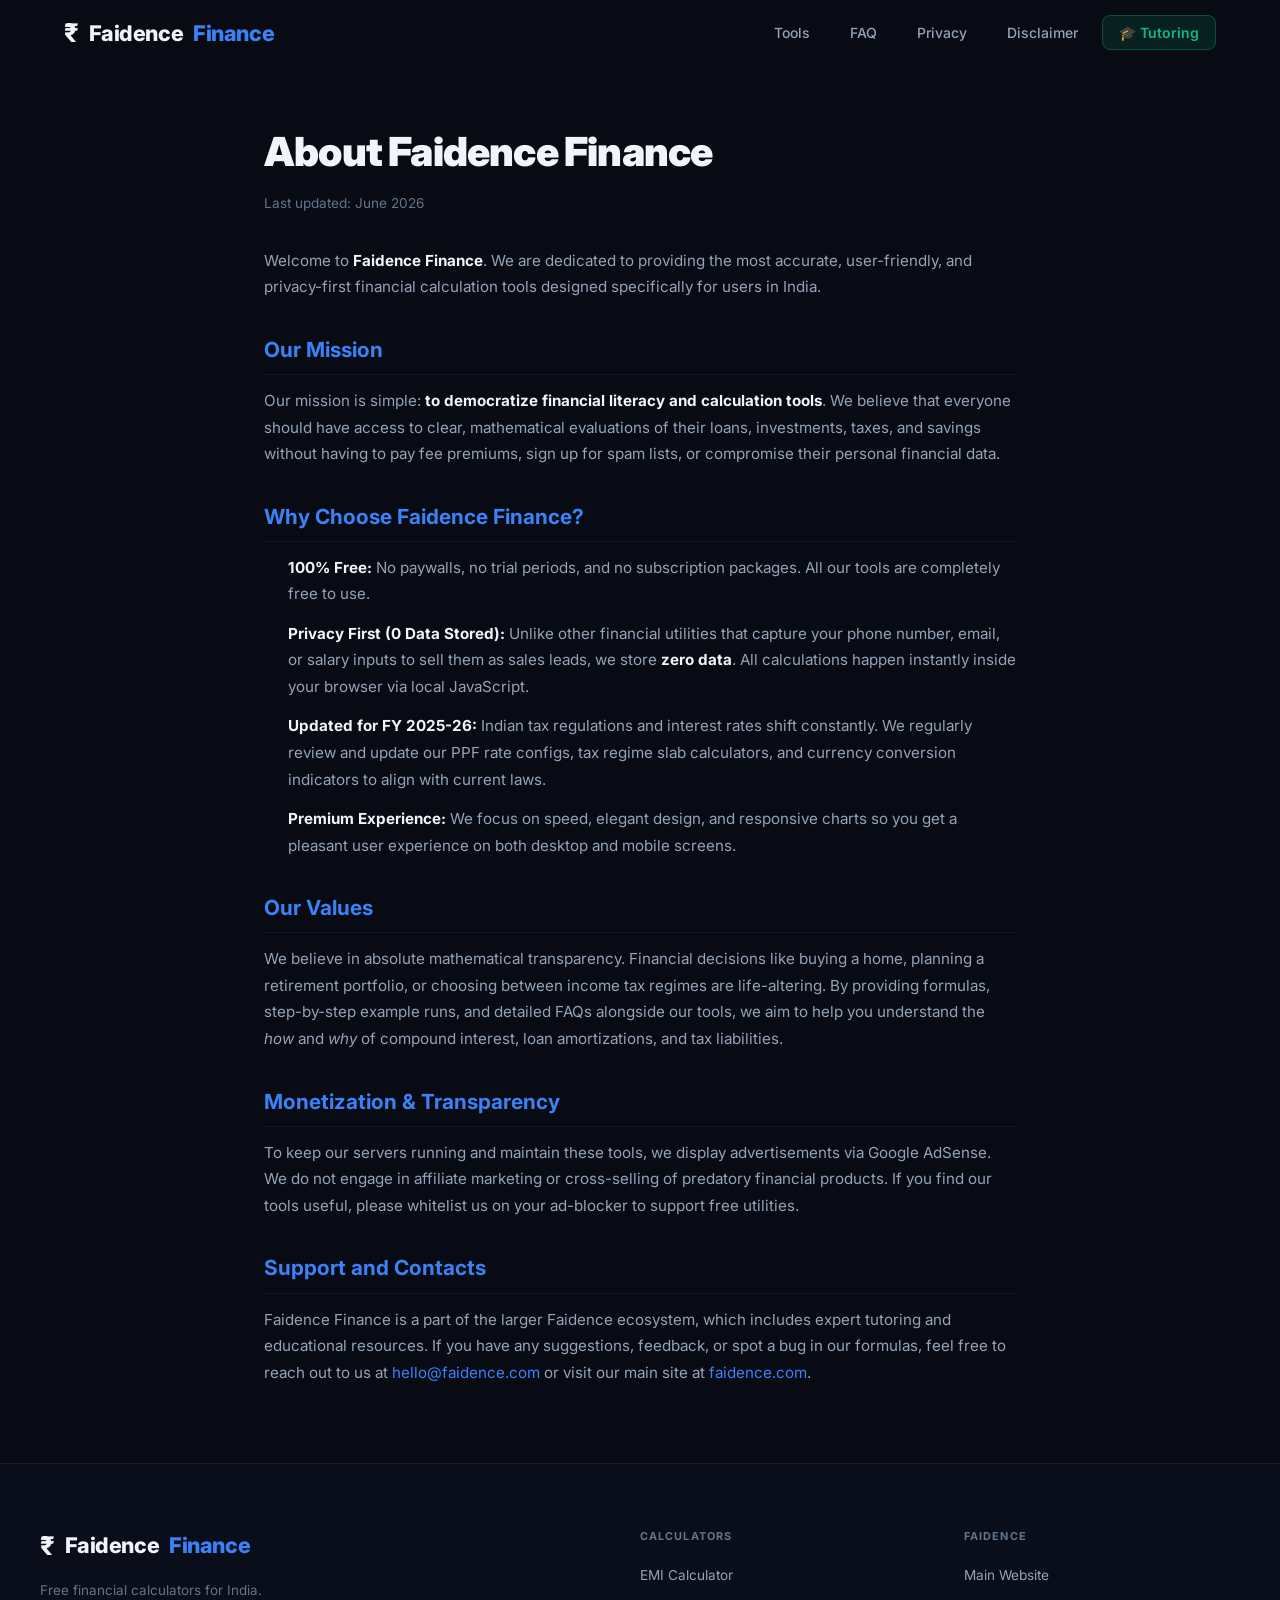
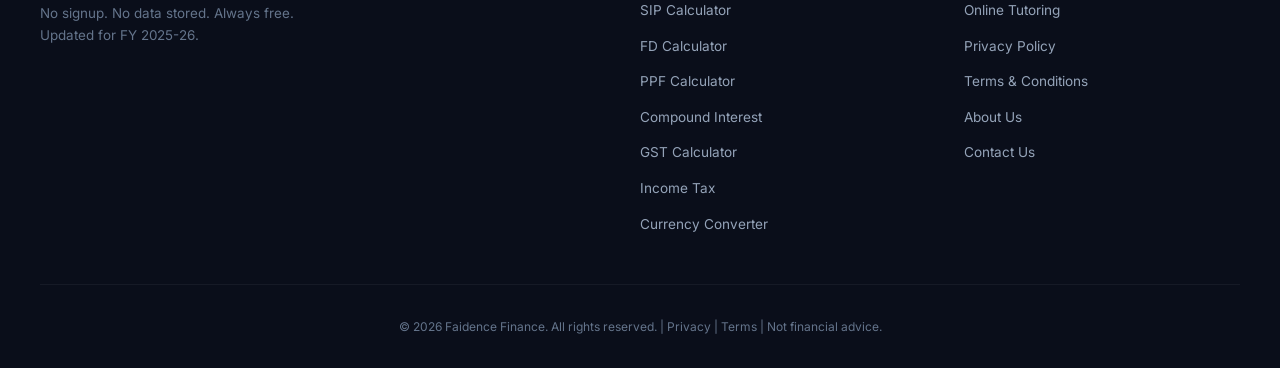
==== about.html @ 93553092 "Resolve Google AdSense Low value content violation & optimize ad layouts" ====
<!DOCTYPE html>
<html lang="en">
<head>
  <meta charset="UTF-8" />
  <meta name="viewport" content="width=device-width, initial-scale=1.0" />
  <title>About Us – Faidence Finance</title>
  <meta name="description" content="Learn about Faidence Finance, our mission to provide 100% free, privacy-first, and highly accurate financial calculators for India." />
  <link rel="canonical" href="https://finance.faidence.com/about.html" />
  <link rel="preconnect" href="https://fonts.googleapis.com" />
  <link rel="preconnect" href="https://fonts.gstatic.com" crossorigin />
  <link href="https://fonts.googleapis.com/css2?family=Inter:wght@300;400;500;600;700;800;900&display=swap" rel="stylesheet" />
  <link rel="stylesheet" href="style.css" />
</head>
<body>

  <!-- ════════════ NAVBAR ════════════ -->
  <nav class="navbar scrolled" id="navbar">
    <div class="nav-inner">
      <a href="/" class="logo" aria-label="Home"><span class="logo-icon">₹</span>Faidence <span class="logo-fin">Finance</span></a>
      <ul class="nav-links" id="nav-links">
        <li><a href="/#tools">Tools</a></li>
        <li><a href="/#faq">FAQ</a></li>
        <li><a href="privacy.html">Privacy</a></li>
        <li><a href="/#disclaimer">Disclaimer</a></li>
        <li><a href="https://onlinetutoring.faidence.com" target="_blank" rel="noopener" class="nav-tutor-link">🎓 Tutoring</a></li>
      </ul>
      <button class="hamburger" id="hamburger" aria-label="Menu">☰</button>
    </div>
  </nav>

  <!-- ════════════ CONTENT AREA ════════════ -->
  <main class="info-page-wrap">
    <h1>About Faidence Finance</h1>
    <p class="updated">Last updated: June 2026</p>

    <p>Welcome to <strong>Faidence Finance</strong>. We are dedicated to providing the most accurate, user-friendly, and privacy-first financial calculation tools designed specifically for users in India.</p>

    <h2>Our Mission</h2>
    <p>Our mission is simple: <strong>to democratize financial literacy and calculation tools</strong>. We believe that everyone should have access to clear, mathematical evaluations of their loans, investments, taxes, and savings without having to pay fee premiums, sign up for spam lists, or compromise their personal financial data.</p>
    
    <h2>Why Choose Faidence Finance?</h2>
    <ul>
      <li><strong>100% Free:</strong> No paywalls, no trial periods, and no subscription packages. All our tools are completely free to use.</li>
      <li><strong>Privacy First (0 Data Stored):</strong> Unlike other financial utilities that capture your phone number, email, or salary inputs to sell them as sales leads, we store <strong>zero data</strong>. All calculations happen instantly inside your browser via local JavaScript.</li>
      <li><strong>Updated for FY 2025-26:</strong> Indian tax regulations and interest rates shift constantly. We regularly review and update our PPF rate configs, tax regime slab calculators, and currency conversion indicators to align with current laws.</li>
      <li><strong>Premium Experience:</strong> We focus on speed, elegant design, and responsive charts so you get a pleasant user experience on both desktop and mobile screens.</li>
    </ul>

    <h2>Our Values</h2>
    <p>We believe in absolute mathematical transparency. Financial decisions like buying a home, planning a retirement portfolio, or choosing between income tax regimes are life-altering. By providing formulas, step-by-step example runs, and detailed FAQs alongside our tools, we aim to help you understand the <em>how</em> and <em>why</em> of compound interest, loan amortizations, and tax liabilities.</p>

    <h2>Monetization & Transparency</h2>
    <p>To keep our servers running and maintain these tools, we display advertisements via Google AdSense. We do not engage in affiliate marketing or cross-selling of predatory financial products. If you find our tools useful, please whitelist us on your ad-blocker to support free utilities.</p>

    <h2>Support and Contacts</h2>
    <p>Faidence Finance is a part of the larger Faidence ecosystem, which includes expert tutoring and educational resources. If you have any suggestions, feedback, or spot a bug in our formulas, feel free to reach out to us at <a href="mailto:hello@faidence.com">hello@faidence.com</a> or visit our main site at <a href="https://faidence.com" target="_blank" rel="noopener">faidence.com</a>.</p>
  </main>

  <!-- ════════════ FOOTER ════════════ -->
  <footer class="footer">
    <div class="footer-inner">
      <div class="footer-brand">
        <a href="/" class="logo"><span class="logo-icon">₹</span>Faidence <span class="logo-fin">Finance</span></a>
        <p>Free financial calculators for India.<br>No signup. No data stored. Always free.<br>Updated for FY 2025-26.</p>
      </div>
      <div class="footer-links-group">
        <h4>Calculators</h4>
        <ul>
          <li><a href="/emi-calculator.html">EMI Calculator</a></li>
          <li><a href="/sip-calculator.html">SIP Calculator</a></li>
          <li><a href="/fd-calculator.html">FD Calculator</a></li>
          <li><a href="/ppf-calculator.html">PPF Calculator</a></li>
          <li><a href="/compound-interest-calculator.html">Compound Interest</a></li>
          <li><a href="/gst-calculator.html">GST Calculator</a></li>
          <li><a href="/income-tax-calculator.html">Income Tax</a></li>
          <li><a href="/currency-converter.html">Currency Converter</a></li>
        </ul>
      </div>
      <div class="footer-links-group">
        <h4>Faidence</h4>
        <ul>
          <li><a href="https://faidence.com" target="_blank" rel="noopener">Main Website</a></li>
          <li><a href="https://onlinetutoring.faidence.com" target="_blank" rel="noopener">Online Tutoring</a></li>
          <li><a href="/privacy.html">Privacy Policy</a></li>
          <li><a href="/terms.html">Terms &amp; Conditions</a></li>
          <li><a href="/about.html">About Us</a></li>
          <li><a href="/contact.html">Contact Us</a></li>
        </ul>
      </div>
    </div>
    <div class="footer-bottom">
      <p>&copy; 2026 Faidence Finance. All rights reserved. | <a href="/privacy.html">Privacy</a> | <a href="/terms.html">Terms</a> | Not financial advice.</p>
    </div>
  </footer>

  <script src="app.js"></script>
</body>
</html>
---- style.css ----
/* ===========================
   finance.faidence.com
   Dark Premium Fintech Theme
   =========================== */

@import url('https://fonts.googleapis.com/css2?family=Inter:wght@400;500;600;700;800;900&display=swap');

/* ---------- 1. RESET & BASE ---------- */

*,
*::before,
*::after {
  margin: 0;
  padding: 0;
  box-sizing: border-box;
}

html {
  scroll-behavior: smooth;
  -webkit-text-size-adjust: 100%;
}

body {
  font-family: 'Inter', system-ui, -apple-system, sans-serif;
  background: #080b14;
  color: #f1f5f9;
  line-height: 1.6;
  -webkit-font-smoothing: antialiased;
  -moz-osx-font-smoothing: grayscale;
  overflow-x: hidden;
}

::-webkit-scrollbar {
  width: 6px;
}

::-webkit-scrollbar-track {
  background: #080b14;
}

::-webkit-scrollbar-thumb {
  background: rgba(255, 255, 255, 0.12);
  border-radius: 3px;
}

::-webkit-scrollbar-thumb:hover {
  background: rgba(255, 255, 255, 0.2);
}

img {
  max-width: 100%;
  display: block;
}

a {
  color: inherit;
  text-decoration: none;
}

ul {
  list-style: none;
}

button {
  font-family: inherit;
  cursor: pointer;
  border: none;
  background: none;
}

/* ---------- 2. NAVBAR ---------- */

.navbar {
  position: fixed;
  top: 0;
  left: 0;
  width: 100%;
  z-index: 1000;
  padding: 16px 0;
  background: transparent;
  transition: background 0.3s ease, box-shadow 0.3s ease, padding 0.3s ease;
}

.navbar.scrolled {
  background: rgba(8, 11, 20, 0.92);
  backdrop-filter: blur(16px);
  -webkit-backdrop-filter: blur(16px);
  box-shadow: 0 1px 0 rgba(255, 255, 255, 0.07);
  padding: 10px 0;
}

.nav-inner {
  max-width: 1200px;
  margin: 0 auto;
  padding: 0 24px;
  display: flex;
  align-items: center;
  justify-content: space-between;
}

.logo {
  display: flex;
  align-items: center;
  gap: 10px;
  font-size: 1.35rem;
  font-weight: 800;
  letter-spacing: -0.02em;
  color: #f1f5f9;
}

.logo-icon {
  font-size: 1.6rem;
  line-height: 1;
}

.logo-fin {
  color: #3b82f6;
}

.nav-links {
  display: flex;
  align-items: center;
  gap: 8px;
}

.nav-links a {
  padding: 8px 16px;
  font-size: 0.875rem;
  font-weight: 500;
  color: #94a3b8;
  border-radius: 8px;
  transition: color 0.2s ease, background 0.2s ease;
}

.nav-links a:hover,
.nav-links a.active {
  color: #f1f5f9;
  background: rgba(255, 255, 255, 0.06);
}

.hamburger {
  display: none;
  padding: 8px 12px;
  font-size: 1.3rem;
  color: #f1f5f9;
  border: 1px solid rgba(255, 255, 255, 0.12);
  border-radius: 8px;
  cursor: pointer;
  transition: border-color 0.2s ease;
}

.hamburger:hover {
  border-color: rgba(255, 255, 255, 0.25);
}

/* ---------- 3. HERO ---------- */

.hero {
  position: relative;
  min-height: 100vh;
  display: flex;
  align-items: center;
  padding: 120px 24px 80px;
  max-width: 1200px;
  margin: 0 auto;
  gap: 48px;
  overflow: hidden;
}

.hero-bg-grid {
  position: absolute;
  inset: 0;
  z-index: 0;
  background-image:
    linear-gradient(rgba(255, 255, 255, 0.03) 1px, transparent 1px),
    linear-gradient(90deg, rgba(255, 255, 255, 0.03) 1px, transparent 1px);
  background-size: 64px 64px;
  mask-image: radial-gradient(ellipse 70% 60% at 50% 40%, black 20%, transparent 70%);
  -webkit-mask-image: radial-gradient(ellipse 70% 60% at 50% 40%, black 20%, transparent 70%);
  pointer-events: none;
}

.hero-content {
  position: relative;
  z-index: 1;
  flex: 1;
  max-width: 600px;
}

.hero-badge {
  display: inline-flex;
  align-items: center;
  gap: 8px;
  padding: 6px 16px;
  font-size: 0.8rem;
  font-weight: 600;
  color: #3b82f6;
  background: rgba(59, 130, 246, 0.1);
  border: 1px solid rgba(59, 130, 246, 0.2);
  border-radius: 100px;
  margin-bottom: 24px;
  animation: fadeUp 0.6s ease both;
}

.hero h1 {
  font-size: clamp(2.2rem, 5vw, 3.4rem);
  font-weight: 900;
  line-height: 1.1;
  letter-spacing: -0.03em;
  margin-bottom: 20px;
  color: #f1f5f9;
  animation: fadeUp 0.6s ease 0.1s both;
}

.gradient-text {
  background: linear-gradient(135deg, #3b82f6, #10b981);
  -webkit-background-clip: text;
  -webkit-text-fill-color: transparent;
  background-clip: text;
}

.hero-sub {
  font-size: 1.05rem;
  color: #94a3b8;
  line-height: 1.7;
  margin-bottom: 32px;
  max-width: 520px;
  animation: fadeUp 0.6s ease 0.2s both;
}

.hero-stats {
  display: flex;
  align-items: center;
  gap: 24px;
  margin-bottom: 36px;
  animation: fadeUp 0.6s ease 0.3s both;
}

.stat {
  display: flex;
  flex-direction: column;
}

.stat-num {
  font-size: 1.5rem;
  font-weight: 800;
  color: #f1f5f9;
  letter-spacing: -0.02em;
}

.stat-label {
  font-size: 0.75rem;
  color: #64748b;
  font-weight: 500;
  text-transform: uppercase;
  letter-spacing: 0.04em;
}

.stat-divider {
  width: 1px;
  height: 36px;
  background: rgba(255, 255, 255, 0.1);
}

.btn-primary {
  display: inline-flex;
  align-items: center;
  gap: 8px;
  padding: 14px 32px;
  font-size: 0.95rem;
  font-weight: 700;
  color: #fff;
  background: linear-gradient(135deg, #3b82f6, #2563eb);
  border: none;
  border-radius: 12px;
  cursor: pointer;
  transition: transform 0.2s ease, box-shadow 0.2s ease;
  box-shadow: 0 4px 24px rgba(59, 130, 246, 0.35);
  animation: fadeUp 0.6s ease 0.4s both;
}

.btn-primary:hover {
  transform: translateY(-2px);
  box-shadow: 0 8px 32px rgba(59, 130, 246, 0.5);
}

.btn-primary:active {
  transform: translateY(0);
}

.hero-cards {
  position: relative;
  z-index: 1;
  flex: 1;
  min-height: 380px;
  display: flex;
  align-items: center;
  justify-content: center;
}

.floating-card {
  position: absolute;
  background: #111827;
  border: 1px solid rgba(255, 255, 255, 0.07);
  border-radius: 14px;
  padding: 20px 24px;
  box-shadow: 0 8px 32px rgba(0, 0, 0, 0.5);
  animation: float 5s ease-in-out infinite;
  min-width: 200px;
}

.floating-card:nth-child(1) {
  top: 10%;
  left: 5%;
  animation-delay: 0s;
}

.floating-card:nth-child(2) {
  top: 40%;
  right: 5%;
  animation-delay: 1.2s;
}

.floating-card:nth-child(3) {
  bottom: 10%;
  left: 15%;
  animation-delay: 2.4s;
}

.fc-label {
  font-size: 0.72rem;
  font-weight: 600;
  text-transform: uppercase;
  letter-spacing: 0.06em;
  color: #64748b;
  margin-bottom: 6px;
}

.fc-value {
  font-size: 1.5rem;
  font-weight: 800;
  color: #f1f5f9;
  letter-spacing: -0.02em;
}

.fc-sub {
  font-size: 0.78rem;
  color: #10b981;
  font-weight: 600;
  margin-top: 4px;
}

/* ---------- 4. TOOL NAVIGATION GRID ---------- */

.tool-nav {
  max-width: 1200px;
  margin: 0 auto;
  padding: 0 24px 48px;
}

.tool-grid {
  display: grid;
  grid-template-columns: repeat(4, 1fr);
  gap: 16px;
}

.tool-card {
  background: #0d1220;
  border: 1px solid rgba(255, 255, 255, 0.07);
  border-radius: 14px;
  padding: 24px;
  cursor: pointer;
  transition: transform 0.2s ease, border-color 0.2s ease, box-shadow 0.2s ease;
  display: flex;
  flex-direction: column;
  gap: 12px;
}

.tool-card:hover {
  transform: translateY(-4px);
  border-color: rgba(255, 255, 255, 0.15);
  box-shadow: 0 8px 32px rgba(0, 0, 0, 0.4);
}

.tool-card.active {
  border-color: rgba(59, 130, 246, 0.5);
  box-shadow: 0 0 20px rgba(59, 130, 246, 0.12), 0 8px 32px rgba(0, 0, 0, 0.4);
  background: #111827;
}

.tool-icon {
  font-size: 2.5rem;
  line-height: 1;
}

.tool-name {
  font-size: 0.95rem;
  font-weight: 700;
  color: #f1f5f9;
}

.tool-desc {
  font-size: 0.78rem;
  color: #64748b;
  line-height: 1.5;
}

/* ---------- 5. AD WRAPPER ---------- */

.ad-wrapper {
  max-width: 1200px;
  margin: 0 auto 40px;
  padding: 0 24px;
  text-align: center;
}

.ad-label {
  font-size: 0.65rem;
  color: #64748b;
  text-transform: uppercase;
  letter-spacing: 0.1em;
  margin-bottom: 8px;
}

/* ---------- 6. SECTION HEADER ---------- */

.section-header {
  text-align: center;
  margin-bottom: 48px;
}

.section-header h2 {
  font-size: clamp(1.6rem, 3vw, 2.2rem);
  font-weight: 800;
  letter-spacing: -0.02em;
  color: #f1f5f9;
  margin-bottom: 12px;
}

.section-header p {
  font-size: 1rem;
  color: #94a3b8;
  max-width: 520px;
  margin: 0 auto;
}

/* ---------- 7. CALCULATOR SECTION ---------- */

.calculators-section {
  max-width: 1200px;
  margin: 0 auto;
  padding: 0 24px 64px;
}

.calc-panel {
  display: none;
}

.calc-panel.active {
  display: block;
  animation: fadeUp 0.4s ease both;
}

.calc-grid {
  display: grid;
  grid-template-columns: 1fr 1fr;
  gap: 32px;
  align-items: start;
}

/* -- Inputs -- */

.calc-inputs {
  background: #0d1220;
  border: 1px solid rgba(255, 255, 255, 0.07);
  border-radius: 14px;
  padding: 32px;
}

.calc-title {
  font-size: 1.35rem;
  font-weight: 800;
  color: #f1f5f9;
  margin-bottom: 6px;
  letter-spacing: -0.01em;
}

.calc-desc {
  font-size: 0.85rem;
  color: #64748b;
  margin-bottom: 28px;
  line-height: 1.5;
}

.input-group {
  margin-bottom: 22px;
}

.input-group label {
  display: block;
  font-size: 0.7rem;
  font-weight: 700;
  text-transform: uppercase;
  letter-spacing: 0.08em;
  color: #94a3b8;
  margin-bottom: 8px;
}

.input-group input[type="number"],
.input-group input[type="text"] {
  width: 100%;
  padding: 12px 16px;
  font-size: 0.95rem;
  font-family: 'Inter', sans-serif;
  font-weight: 600;
  color: #f1f5f9;
  background: #111827;
  border: 1px solid rgba(255, 255, 255, 0.1);
  border-radius: 8px;
  outline: none;
  transition: border-color 0.2s ease, box-shadow 0.2s ease;
  -moz-appearance: textfield;
}

.input-group input[type="number"]::-webkit-inner-spin-button,
.input-group input[type="number"]::-webkit-outer-spin-button {
  -webkit-appearance: none;
  margin: 0;
}

.input-group input[type="number"]:focus,
.input-group input[type="text"]:focus {
  border-color: #3b82f6;
  box-shadow: 0 0 0 3px rgba(59, 130, 246, 0.15);
}

.select-input {
  width: 100%;
  padding: 12px 16px;
  font-size: 0.95rem;
  font-family: 'Inter', sans-serif;
  font-weight: 600;
  color: #f1f5f9;
  background: #111827;
  border: 1px solid rgba(255, 255, 255, 0.1);
  border-radius: 8px;
  outline: none;
  cursor: pointer;
  appearance: none;
  -webkit-appearance: none;
  background-image: url("data:image/svg+xml,%3Csvg xmlns='http://www.w3.org/2000/svg' width='12' height='8' viewBox='0 0 12 8'%3E%3Cpath fill='%2394a3b8' d='M1.41 0L6 4.58 10.59 0 12 1.41l-6 6-6-6z'/%3E%3C/svg%3E");
  background-repeat: no-repeat;
  background-position: right 16px center;
  padding-right: 40px;
  transition: border-color 0.2s ease, box-shadow 0.2s ease;
}

.select-input:focus {
  border-color: #3b82f6;
  box-shadow: 0 0 0 3px rgba(59, 130, 246, 0.15);
}

.select-input option {
  background: #111827;
  color: #f1f5f9;
}

/* Slider / Range */

.slider {
  width: 100%;
  -webkit-appearance: none;
  appearance: none;
  height: 6px;
  background: #1a2236;
  border-radius: 3px;
  outline: none;
  cursor: pointer;
  accent-color: #3b82f6;
}

.slider::-webkit-slider-thumb {
  -webkit-appearance: none;
  width: 20px;
  height: 20px;
  background: #3b82f6;
  border-radius: 50%;
  border: 3px solid #080b14;
  cursor: pointer;
  box-shadow: 0 0 8px rgba(59, 130, 246, 0.4);
  transition: transform 0.15s ease;
}

.slider::-webkit-slider-thumb:hover {
  transform: scale(1.15);
}

.slider::-moz-range-thumb {
  width: 20px;
  height: 20px;
  background: #3b82f6;
  border-radius: 50%;
  border: 3px solid #080b14;
  cursor: pointer;
  box-shadow: 0 0 8px rgba(59, 130, 246, 0.4);
}

.range-labels {
  display: flex;
  justify-content: space-between;
  margin-top: 6px;
}

.range-labels span {
  font-size: 0.7rem;
  color: #64748b;
  font-weight: 500;
}

/* Radio */

.radio-group {
  display: flex;
  gap: 16px;
  flex-wrap: wrap;
}

.radio-label {
  display: flex;
  align-items: center;
  gap: 8px;
  font-size: 0.88rem;
  font-weight: 500;
  color: #94a3b8;
  cursor: pointer;
  padding: 8px 16px;
  border: 1px solid rgba(255, 255, 255, 0.07);
  border-radius: 8px;
  transition: border-color 0.2s ease, color 0.2s ease, background 0.2s ease;
}

.radio-label:hover {
  border-color: rgba(255, 255, 255, 0.15);
  color: #f1f5f9;
}

.radio-label input[type="radio"] {
  accent-color: #3b82f6;
  width: 16px;
  height: 16px;
  cursor: pointer;
}

.radio-label:has(input:checked) {
  border-color: rgba(59, 130, 246, 0.4);
  background: rgba(59, 130, 246, 0.06);
  color: #f1f5f9;
}

/* -- Results -- */

.calc-results {
  position: sticky;
  top: 100px;
}

.result-card {
  background: #0d1220;
  border: 1px solid rgba(255, 255, 255, 0.07);
  border-radius: 14px;
  padding: 32px;
}

.result-main {
  border-bottom: 1px solid rgba(255, 255, 255, 0.07);
  padding-bottom: 24px;
  margin-bottom: 24px;
}

.result-label {
  font-size: 0.7rem;
  font-weight: 700;
  text-transform: uppercase;
  letter-spacing: 0.08em;
  color: #94a3b8;
  margin-bottom: 8px;
}

.result-value {
  font-size: 2.4rem;
  font-weight: 900;
  letter-spacing: -0.03em;
  background: linear-gradient(135deg, #3b82f6, #10b981);
  -webkit-background-clip: text;
  -webkit-text-fill-color: transparent;
  background-clip: text;
  line-height: 1.2;
}

.result-breakdown {
  display: flex;
  flex-direction: column;
  gap: 14px;
}

.rb-item {
  display: flex;
  align-items: center;
  gap: 12px;
}

.rb-dot,
.leg-dot {
  width: 10px;
  height: 10px;
  border-radius: 50%;
  flex-shrink: 0;
}

.dot-principal {
  background: #3b82f6;
}

.dot-interest {
  background: #10b981;
}

.dot-total {
  background: #f59e0b;
}

.rb-label {
  flex: 1;
  font-size: 0.85rem;
  color: #94a3b8;
}

.rb-val {
  font-size: 0.95rem;
  font-weight: 700;
  color: #f1f5f9;
}

.total-row {
  padding-top: 14px;
  border-top: 1px solid rgba(255, 255, 255, 0.07);
  margin-top: 4px;
}

.total-row .rb-val {
  color: #10b981;
}

.donut-wrap {
  display: flex;
  flex-direction: column;
  align-items: center;
  gap: 20px;
  margin-top: 28px;
}

.donut-wrap canvas {
  max-width: 200px;
  max-height: 200px;
}

.donut-legend {
  display: flex;
  flex-wrap: wrap;
  justify-content: center;
  gap: 16px;
}

.leg-item {
  display: flex;
  align-items: center;
  gap: 8px;
  font-size: 0.78rem;
  color: #94a3b8;
  font-weight: 500;
}

/* ---------- 8. GST SPECIFIC ---------- */

.gst-result-card {
  background: #0d1220;
  border: 1px solid rgba(255, 255, 255, 0.07);
  border-radius: 14px;
  padding: 0;
  display: flex;
  flex-direction: column;
  overflow: hidden;
}

.gst-row {
  display: flex;
  justify-content: space-between;
  align-items: center;
  padding: 16px 24px;
  border-bottom: 1px solid rgba(255, 255, 255, 0.05);
  font-size: 0.9rem;
}

.gst-row:last-child {
  border-bottom: none;
}

.gst-row span:first-child {
  color: #94a3b8;
}

.gst-row span:last-child {
  font-weight: 700;
  color: #f1f5f9;
}

.accent-row {
  background: rgba(59, 130, 246, 0.06);
}

.accent-row span:last-child {
  color: #3b82f6;
}

.total-gst-row {
  background: rgba(16, 185, 129, 0.08);
}

.total-gst-row span:first-child {
  color: #10b981;
  font-weight: 700;
}

.total-gst-row span:last-child {
  color: #10b981;
  font-weight: 800;
  font-size: 1.05rem;
}

/* ---------- 9. TAX SPECIFIC ---------- */

.tax-comparison {
  display: grid;
  grid-template-columns: 1fr 1fr;
  gap: 24px;
}

.tax-col {
  background: #0d1220;
  border: 1px solid rgba(255, 255, 255, 0.07);
  border-radius: 14px;
  overflow: hidden;
}

.tax-header {
  padding: 20px 24px;
  font-weight: 700;
  font-size: 1rem;
  border-bottom: 1px solid rgba(255, 255, 255, 0.07);
}

.tax-header.new-regime {
  background: rgba(59, 130, 246, 0.08);
  color: #3b82f6;
}

.tax-header.old-regime {
  background: rgba(245, 158, 11, 0.08);
  color: #f59e0b;
}

.tax-slab-table {
  width: 100%;
  border-collapse: collapse;
}

.tax-slab-table th,
.tax-slab-table td {
  padding: 12px 20px;
  text-align: left;
  font-size: 0.82rem;
  border-bottom: 1px solid rgba(255, 255, 255, 0.05);
}

.tax-slab-table th {
  font-weight: 700;
  color: #94a3b8;
  text-transform: uppercase;
  letter-spacing: 0.06em;
  font-size: 0.68rem;
}

.tax-slab-table td {
  color: #f1f5f9;
  font-weight: 500;
}

.tax-slab-table tr:last-child td {
  border-bottom: none;
}

.tax-final {
  padding: 20px 24px;
  border-top: 1px solid rgba(255, 255, 255, 0.07);
  display: flex;
  justify-content: space-between;
  align-items: center;
}

.tax-final span:first-child {
  font-size: 0.8rem;
  font-weight: 700;
  text-transform: uppercase;
  letter-spacing: 0.06em;
  color: #94a3b8;
}

.tax-final span:last-child {
  font-size: 1.5rem;
  font-weight: 900;
  background: linear-gradient(135deg, #3b82f6, #10b981);
  -webkit-background-clip: text;
  -webkit-text-fill-color: transparent;
  background-clip: text;
}

/* ---------- 10. CURRENCY SPECIFIC ---------- */

.forex-result-box {
  text-align: center;
  padding: 40px 24px;
}

.forex-result-box .result-value {
  font-size: 2.8rem;
}

.forex-rate-info {
  font-size: 0.82rem;
  color: #64748b;
  margin-top: 12px;
}

.forex-swap-btn {
  display: inline-flex;
  align-items: center;
  gap: 6px;
  margin-top: 16px;
  padding: 8px 20px;
  font-size: 0.82rem;
  font-weight: 600;
  color: #94a3b8;
  background: transparent;
  border: 1px solid rgba(255, 255, 255, 0.12);
  border-radius: 8px;
  cursor: pointer;
  transition: border-color 0.2s ease, color 0.2s ease, background 0.2s ease;
}

.forex-swap-btn:hover {
  border-color: rgba(255, 255, 255, 0.25);
  color: #f1f5f9;
  background: rgba(255, 255, 255, 0.04);
}

/* ---------- 11. FAQ SECTION ---------- */

.faq-section {
  max-width: 1200px;
  margin: 0 auto;
  padding: 64px 24px;
}

.faq-grid {
  display: grid;
  grid-template-columns: 1fr 1fr;
  gap: 20px;
}

.faq-item {
  background: #0d1220;
  border: 1px solid rgba(255, 255, 255, 0.07);
  border-radius: 14px;
  padding: 24px 28px;
  transition: border-color 0.2s ease, transform 0.2s ease;
}

.faq-item:hover {
  border-color: rgba(255, 255, 255, 0.12);
  transform: translateY(-2px);
}

.faq-item h3 {
  font-size: 0.92rem;
  font-weight: 700;
  color: #f1f5f9;
  margin-bottom: 10px;
  line-height: 1.4;
}

.faq-item p {
  font-size: 0.84rem;
  color: #94a3b8;
  line-height: 1.65;
}

/* ---------- 12. TUTOR CARD ---------- */

.tutor-card {
  max-width: 1200px;
  margin: 0 auto 48px;
  padding: 0 24px;
}

.tutor-card > div,
.tutor-card-inner {
  display: flex;
  align-items: center;
  gap: 24px;
  padding: 28px 32px;
  background: #0d1220;
  border: 1px solid transparent;
  border-radius: 14px;
  background-image: linear-gradient(#0d1220, #0d1220),
    linear-gradient(135deg, #10b981, #059669);
  background-origin: border-box;
  background-clip: padding-box, border-box;
}

.tutor-card-text h3 {
  font-size: 1rem;
  font-weight: 700;
  color: #f1f5f9;
  margin-bottom: 6px;
}

.tutor-card-text p {
  font-size: 0.84rem;
  color: #94a3b8;
  line-height: 1.5;
}

.tutor-card a,
.tutor-card button {
  display: inline-flex;
  align-items: center;
  gap: 6px;
  padding: 10px 24px;
  font-size: 0.85rem;
  font-weight: 700;
  color: #fff;
  background: linear-gradient(135deg, #10b981, #059669);
  border: none;
  border-radius: 8px;
  white-space: nowrap;
  transition: transform 0.2s ease, box-shadow 0.2s ease;
  flex-shrink: 0;
}

.tutor-card a:hover,
.tutor-card button:hover {
  transform: translateY(-2px);
  box-shadow: 0 4px 20px rgba(16, 185, 129, 0.3);
}

/* ---------- 13. DISCLAIMER ---------- */

.disclaimer {
  max-width: 1200px;
  margin: 0 auto;
  padding: 0 24px 64px;
}

.disclaimer-inner {
  display: flex;
  align-items: flex-start;
  gap: 16px;
  padding: 24px 28px;
  background: rgba(245, 158, 11, 0.05);
  border: 1px solid rgba(245, 158, 11, 0.15);
  border-radius: 14px;
}

.disclaimer-icon {
  font-size: 1.5rem;
  flex-shrink: 0;
  line-height: 1;
}

.disclaimer-text h3 {
  font-size: 0.9rem;
  font-weight: 700;
  color: #f59e0b;
  margin-bottom: 6px;
}

.disclaimer-text p {
  font-size: 0.78rem;
  color: #94a3b8;
  line-height: 1.6;
}

/* ---------- 14. FOOTER ---------- */

.footer {
  border-top: 1px solid rgba(255, 255, 255, 0.07);
  background: #0a0e1a;
  padding: 64px 24px 32px;
}

.footer-inner {
  max-width: 1200px;
  margin: 0 auto;
  display: grid;
  grid-template-columns: 2fr 1fr 1fr;
  gap: 48px;
  margin-bottom: 48px;
}

.footer-brand p {
  font-size: 0.84rem;
  color: #64748b;
  line-height: 1.7;
  margin-top: 16px;
  max-width: 320px;
}

.footer-links-group h4 {
  font-size: 0.68rem;
  font-weight: 700;
  text-transform: uppercase;
  letter-spacing: 0.1em;
  color: #64748b;
  margin-bottom: 16px;
}

.footer-links-group ul {
  display: flex;
  flex-direction: column;
  gap: 10px;
}

.footer-links-group li a {
  font-size: 0.85rem;
  color: #94a3b8;
  transition: color 0.2s ease;
}

.footer-links-group li a:hover {
  color: #f1f5f9;
}

.footer-bottom {
  max-width: 1200px;
  margin: 0 auto;
  text-align: center;
  padding-top: 32px;
  border-top: 1px solid rgba(255, 255, 255, 0.05);
  font-size: 0.75rem;
  color: #64748b;
}

/* ---------- 15. ANIMATIONS ---------- */

@keyframes fadeUp {
  0% {
    opacity: 0;
    transform: translateY(24px);
  }
  100% {
    opacity: 1;
    transform: translateY(0);
  }
}

@keyframes float {
  0%,
  100% {
    transform: translateY(0);
  }
  50% {
    transform: translateY(-12px);
  }
}

/* Animation delays on hero elements */
.hero-badge  { animation-delay: 0.6s; }
.hero h1     { animation-delay: 0.7s; }
.hero-sub    { animation-delay: 0.8s; }
.hero-stats  { animation-delay: 0.9s; }
.hero .btn-primary { animation-delay: 1s; }

/* ---------- 16. RESPONSIVE ---------- */

/* ---- Tablet landscape ---- */
@media (max-width: 1024px) {
  .hero {
    flex-direction: column;
    text-align: center;
    min-height: auto;
    padding-top: 100px;
    padding-bottom: 60px;
  }

  .hero-content {
    max-width: 100%;
    display: flex;
    flex-direction: column;
    align-items: center;
  }

  .hero-sub {
    max-width: 520px;
  }

  .hero-stats {
    justify-content: center;
  }

  .hero-cards {
    min-height: 300px;
    width: 100%;
  }

  .tool-grid {
    grid-template-columns: repeat(3, 1fr);
  }

  .footer-inner {
    grid-template-columns: 1fr 1fr;
  }

  .footer-brand {
    grid-column: 1 / -1;
  }
}

/* ---- Tablet portrait ---- */
@media (max-width: 768px) {
  .nav-links {
    position: fixed;
    top: 0;
    right: -100%;
    width: 280px;
    height: 100vh;
    background: #0d1220;
    flex-direction: column;
    align-items: flex-start;
    padding: 80px 24px 24px;
    gap: 4px;
    transition: right 0.3s ease;
    box-shadow: -8px 0 32px rgba(0, 0, 0, 0.5);
    border-left: 1px solid rgba(255, 255, 255, 0.07);
    z-index: 999;
  }

  .nav-links.open {
    right: 0;
  }

  .nav-links a {
    width: 100%;
    padding: 12px 16px;
    font-size: 0.95rem;
    border-radius: 8px;
  }

  .hamburger {
    display: flex;
    z-index: 1001;
  }

  .calc-grid {
    grid-template-columns: 1fr;
  }

  .calc-results {
    position: static;
  }

  .tool-grid {
    grid-template-columns: repeat(2, 1fr);
  }

  .faq-grid {
    grid-template-columns: 1fr;
  }

  .tax-comparison {
    grid-template-columns: 1fr;
  }

  .footer-inner {
    grid-template-columns: 1fr;
    gap: 32px;
  }

  .tutor-card > div,
  .tutor-card-inner {
    flex-direction: column;
    text-align: center;
  }
}

/* ---- Mobile ---- */
@media (max-width: 480px) {
  .hero h1 {
    font-size: 1.8rem;
  }

  .hero-stats {
    flex-wrap: wrap;
    gap: 16px;
  }

  .stat-num {
    font-size: 1.2rem;
  }

  .result-value {
    font-size: 1.8rem;
  }

  .forex-result-box .result-value {
    font-size: 2rem;
  }

  .hero-cards {
    display: none;
  }

  .tool-grid {
    grid-template-columns: repeat(2, 1fr);
    gap: 10px;
  }

  .tool-card {
    padding: 16px;
  }

  .tool-icon {
    font-size: 2rem;
  }

  .tool-name {
    font-size: 0.82rem;
  }

  .tool-desc {
    font-size: 0.72rem;
  }

  .calc-inputs {
    padding: 24px 20px;
  }

  .result-card {
    padding: 24px 20px;
  }

  .btn-primary {
    width: 100%;
    justify-content: center;
  }

  .disclaimer-inner {
    flex-direction: column;
  }
}

/* ---------- ADDITIONAL MISSING STYLES ---------- */

.ppf-rate-display {
  padding: 12px 16px;
  background: rgba(16, 185, 129, 0.08);
  border: 1px solid rgba(16, 185, 129, 0.2);
  border-radius: 8px;
  color: #10b981;
  font-size: 0.9rem;
  font-weight: 600;
}

.input-note {
  font-size: 0.75rem;
  color: #64748b;
  margin-top: 6px;
  line-height: 1.5;
}

.calc-grid-tax {
  display: grid;
  grid-template-columns: 1fr 1fr;
  gap: 32px;
  align-items: start;
}

.tax-body {
  padding: 0;
}

.tax-row {
  display: flex;
  justify-content: space-between;
  align-items: center;
  padding: 12px 20px;
  font-size: 0.88rem;
  border-bottom: 1px solid rgba(255, 255, 255, 0.05);
}

.tax-row span:first-child {
  color: #94a3b8;
}

.tax-row span:last-child {
  font-weight: 700;
  color: #f1f5f9;
}

.tax-savings {
  margin-top: 16px;
  padding: 16px 24px;
  background: rgba(16, 185, 129, 0.08);
  border: 1px solid rgba(16, 185, 129, 0.2);
  border-radius: 12px;
  text-align: center;
  font-size: 1.05rem;
  font-weight: 700;
  color: #10b981;
}

.nav-tutor-link {
  background: rgba(16, 185, 129, 0.12) !important;
  border: 1px solid rgba(16, 185, 129, 0.3) !important;
  color: #10b981 !important;
  border-radius: 8px !important;
  font-weight: 600 !important;
}

.nav-tutor-link:hover {
  background: rgba(16, 185, 129, 0.2) !important;
  color: #34d399 !important;
}

.tutor-section {
  max-width: 1200px;
  margin: 0 auto;
  padding: 0 24px 48px;
}

.btn-tutor-cta {
  display: inline-flex;
  align-items: center;
  gap: 8px;
  padding: 12px 28px;
  font-size: 0.9rem;
  font-weight: 700;
  color: #fff;
  background: linear-gradient(135deg, #10b981, #059669);
  border-radius: 10px;
  transition: transform 0.2s ease, box-shadow 0.2s ease;
  box-shadow: 0 4px 16px rgba(16, 185, 129, 0.3);
  white-space: nowrap;
}

.btn-tutor-cta:hover {
  transform: translateY(-2px);
  box-shadow: 0 8px 24px rgba(16, 185, 129, 0.4);
}

.forex-result-card {
  background: #0d1220;
  border: 1px solid rgba(255, 255, 255, 0.07);
  border-radius: 14px;
  padding: 32px;
  display: flex;
  flex-direction: column;
  align-items: center;
  gap: 24px;
}

.forex-from-label {
  font-size: 1.1rem;
  font-weight: 600;
  color: #94a3b8;
}

.forex-equals {
  font-size: 1.4rem;
  color: #64748b;
  font-weight: 300;
}

.forex-to-value {
  font-size: 2.4rem;
  font-weight: 900;
  letter-spacing: -0.03em;
  background: linear-gradient(135deg, #3b82f6, #10b981);
  -webkit-background-clip: text;
  -webkit-text-fill-color: transparent;
  background-clip: text;
}

.forex-disclaimer {
  font-size: 0.75rem;
  color: #f59e0b;
  text-align: center;
  padding: 10px 16px;
  background: rgba(245, 158, 11, 0.06);
  border-radius: 8px;
  border: 1px solid rgba(245, 158, 11, 0.15);
}

.forex-swap-wrap {
  display: flex;
  justify-content: center;
  margin: 8px 0;
}

@media (max-width: 768px) {
  .calc-grid-tax {
    grid-template-columns: 1fr;
  }
  
  .forex-to-value {
    font-size: 1.8rem;
  }
}

/* ===========================
   14. MULTI-PAGE & SIDEBAR LAYOUTS
   =========================== */

.calc-layout-container {
  max-width: 1200px;
  margin: 40px auto 48px;
  padding: 0 24px;
  display: grid;
  grid-template-columns: 1fr;
  gap: 32px;
}

@media (min-width: 992px) {
  .calc-layout-container {
    grid-template-columns: 2.2fr 1fr;
    align-items: start;
  }
}

.calc-main-col {
  display: flex;
  flex-direction: column;
  gap: 32px;
}

.calc-sidebar-col {
  display: flex;
  flex-direction: column;
  gap: 32px;
  position: -webkit-sticky;
  position: sticky;
  top: 90px;
}

/* Dedicated Guide styling */
.calc-guide-content {
  background: #0d1220;
  border: 1px solid rgba(255, 255, 255, 0.07);
  border-radius: 14px;
  padding: 32px;
}

.calc-guide-content h2 {
  font-size: 1.5rem;
  font-weight: 800;
  color: #f1f5f9;
  margin-bottom: 20px;
  border-bottom: 1px solid rgba(255, 255, 255, 0.07);
  padding-bottom: 12px;
}

.calc-guide-content h3 {
  font-size: 1.15rem;
  font-weight: 700;
  color: #3b82f6;
  margin-top: 24px;
  margin-bottom: 10px;
}

.calc-guide-content p {
  font-size: 0.92rem;
  color: #94a3b8;
  line-height: 1.7;
  margin-bottom: 16px;
}

.calc-guide-content ul, .calc-guide-content ol {
  margin-bottom: 16px;
  padding-left: 20px;
  color: #94a3b8;
  font-size: 0.92rem;
}

.calc-guide-content li {
  margin-bottom: 8px;
}

.calc-guide-content blockquote {
  background: rgba(59, 130, 246, 0.05);
  border-left: 4px solid #3b82f6;
  padding: 16px 20px;
  border-radius: 4px;
  margin: 20px 0;
}

.calc-guide-content blockquote p {
  margin: 0;
  font-style: italic;
  color: #f1f5f9;
}

/* Ad wrapper styles for strategic placements */
.ad-slot-above-fold {
  margin: 0 0 24px 0;
  padding: 12px;
  background: rgba(255, 255, 255, 0.01);
  border: 1px dashed rgba(255, 255, 255, 0.08);
  border-radius: 8px;
  text-align: center;
  display: flex;
  flex-direction: column;
  align-items: center;
  gap: 6px;
}

.ad-slot-results-adjacent {
  margin: 24px 0;
  padding: 12px;
  background: rgba(255, 255, 255, 0.01);
  border: 1px dashed rgba(255, 255, 255, 0.08);
  border-radius: 8px;
  text-align: center;
  display: flex;
  flex-direction: column;
  align-items: center;
  gap: 6px;
}

.ad-slot-sidebar {
  padding: 20px;
  background: rgba(255, 255, 255, 0.01);
  border: 1px dashed rgba(255, 255, 255, 0.08);
  border-radius: 8px;
  text-align: center;
  display: flex;
  flex-direction: column;
  align-items: center;
  gap: 10px;
  min-height: 250px;
  justify-content: center;
}

.ad-tag-label {
  font-size: 0.65rem;
  text-transform: uppercase;
  letter-spacing: 0.1em;
  color: #64748b;
  font-weight: 600;
}

/* Sidebar Widgets */
.sidebar-widget {
  background: #0d1220;
  border: 1px solid rgba(255, 255, 255, 0.07);
  border-radius: 14px;
  padding: 24px;
}

.sidebar-widget h4 {
  font-size: 0.95rem;
  font-weight: 700;
  color: #f1f5f9;
  margin-bottom: 16px;
  text-transform: uppercase;
  letter-spacing: 0.05em;
}

.sidebar-links {
  display: flex;
  flex-direction: column;
  gap: 12px;
}

.sidebar-links a {
  display: flex;
  align-items: center;
  gap: 12px;
  font-size: 0.88rem;
  color: #94a3b8;
  padding: 10px 14px;
  border-radius: 8px;
  background: rgba(255, 255, 255, 0.02);
  border: 1px solid rgba(255, 255, 255, 0.04);
  transition: all 0.2s ease;
}

.sidebar-links a:hover, .sidebar-links a.active {
  color: #f1f5f9;
  background: rgba(59, 130, 246, 0.08);
  border-color: rgba(59, 130, 246, 0.2);
}

.sidebar-icon-span {
  font-size: 1.1rem;
}

/* Breadcrumb styling */
.breadcrumb {
  display: flex;
  align-items: center;
  gap: 8px;
  font-size: 0.8rem;
  color: #64748b;
  margin-bottom: 16px;
}

.breadcrumb a {
  color: #94a3b8;
  transition: color 0.2s ease;
}

.breadcrumb a:hover {
  color: #3b82f6;
}

.breadcrumb-sep {
  color: #475569;
}

/* Related Tools cluster at the bottom of the page */
.related-tools-section {
  max-width: 1200px;
  margin: 48px auto;
  padding: 0 24px;
}

.related-tools-section h3 {
  font-size: 1.25rem;
  font-weight: 800;
  color: #f1f5f9;
  margin-bottom: 24px;
}

.related-grid {
  display: grid;
  grid-template-columns: repeat(auto-fit, minmax(240px, 1fr));
  gap: 20px;
}

.related-card {
  background: #0d1220;
  border: 1px solid rgba(255, 255, 255, 0.07);
  border-radius: 12px;
  padding: 20px;
  display: flex;
  flex-direction: column;
  gap: 10px;
  transition: all 0.2s ease;
}

.related-card:hover {
  border-color: rgba(59, 130, 246, 0.3);
  transform: translateY(-2px);
}

.related-card-icon {
  font-size: 1.5rem;
}

.related-card-title {
  font-size: 0.95rem;
  font-weight: 700;
  color: #f1f5f9;
}

.related-card-desc {
  font-size: 0.8rem;
  color: #94a3b8;
  line-height: 1.5;
}

.related-card-link {
  font-size: 0.8rem;
  color: #3b82f6;
  font-weight: 600;
  margin-top: auto;
  display: flex;
  align-items: center;
  gap: 4px;
}

/* Page specific hero headers */
.calc-page-header {
  padding: 120px 24px 20px;
  max-width: 1200px;
  margin: 0 auto;
  text-align: left;
}

.calc-page-header h1 {
  font-size: 2.2rem;
  font-weight: 900;
  letter-spacing: -0.02em;
  margin-bottom: 8px;
  color: #f1f5f9;
}

.calc-page-header p {
  font-size: 0.98rem;
  color: #94a3b8;
  max-width: 800px;
}

/* Contact, About and Legal pages wrapper */
.info-page-wrap {
  max-width: 800px;
  margin: 0 auto;
  padding: 120px 24px 64px;
}

.info-page-wrap h1 {
  font-size: 2.5rem;
  font-weight: 900;
  margin-bottom: 0.5rem;
  letter-spacing: -0.02em;
}

.info-page-wrap .updated {
  color: #64748b;
  font-size: 0.85rem;
  margin-bottom: 2rem;
}

.info-page-wrap h2 {
  font-size: 1.3rem;
  font-weight: 700;
  margin-top: 2rem;
  margin-bottom: 0.8rem;
  color: #3b82f6;
  border-bottom: 1px solid rgba(255, 255, 255, 0.05);
  padding-bottom: 8px;
}

.info-page-wrap p, .info-page-wrap li {
  color: #94a3b8;
  font-size: 0.95rem;
  line-height: 1.75;
  margin-bottom: 0.8rem;
}

.info-page-wrap ul, .info-page-wrap ol {
  padding-left: 1.5rem;
  margin-bottom: 1rem;
}

.info-page-wrap a {
  color: #3b82f6;
  text-decoration: none;
  transition: text-decoration 0.2s ease;
}

.info-page-wrap a:hover {
  text-decoration: underline;
}

.info-page-wrap strong {
  color: #f1f5f9;
}
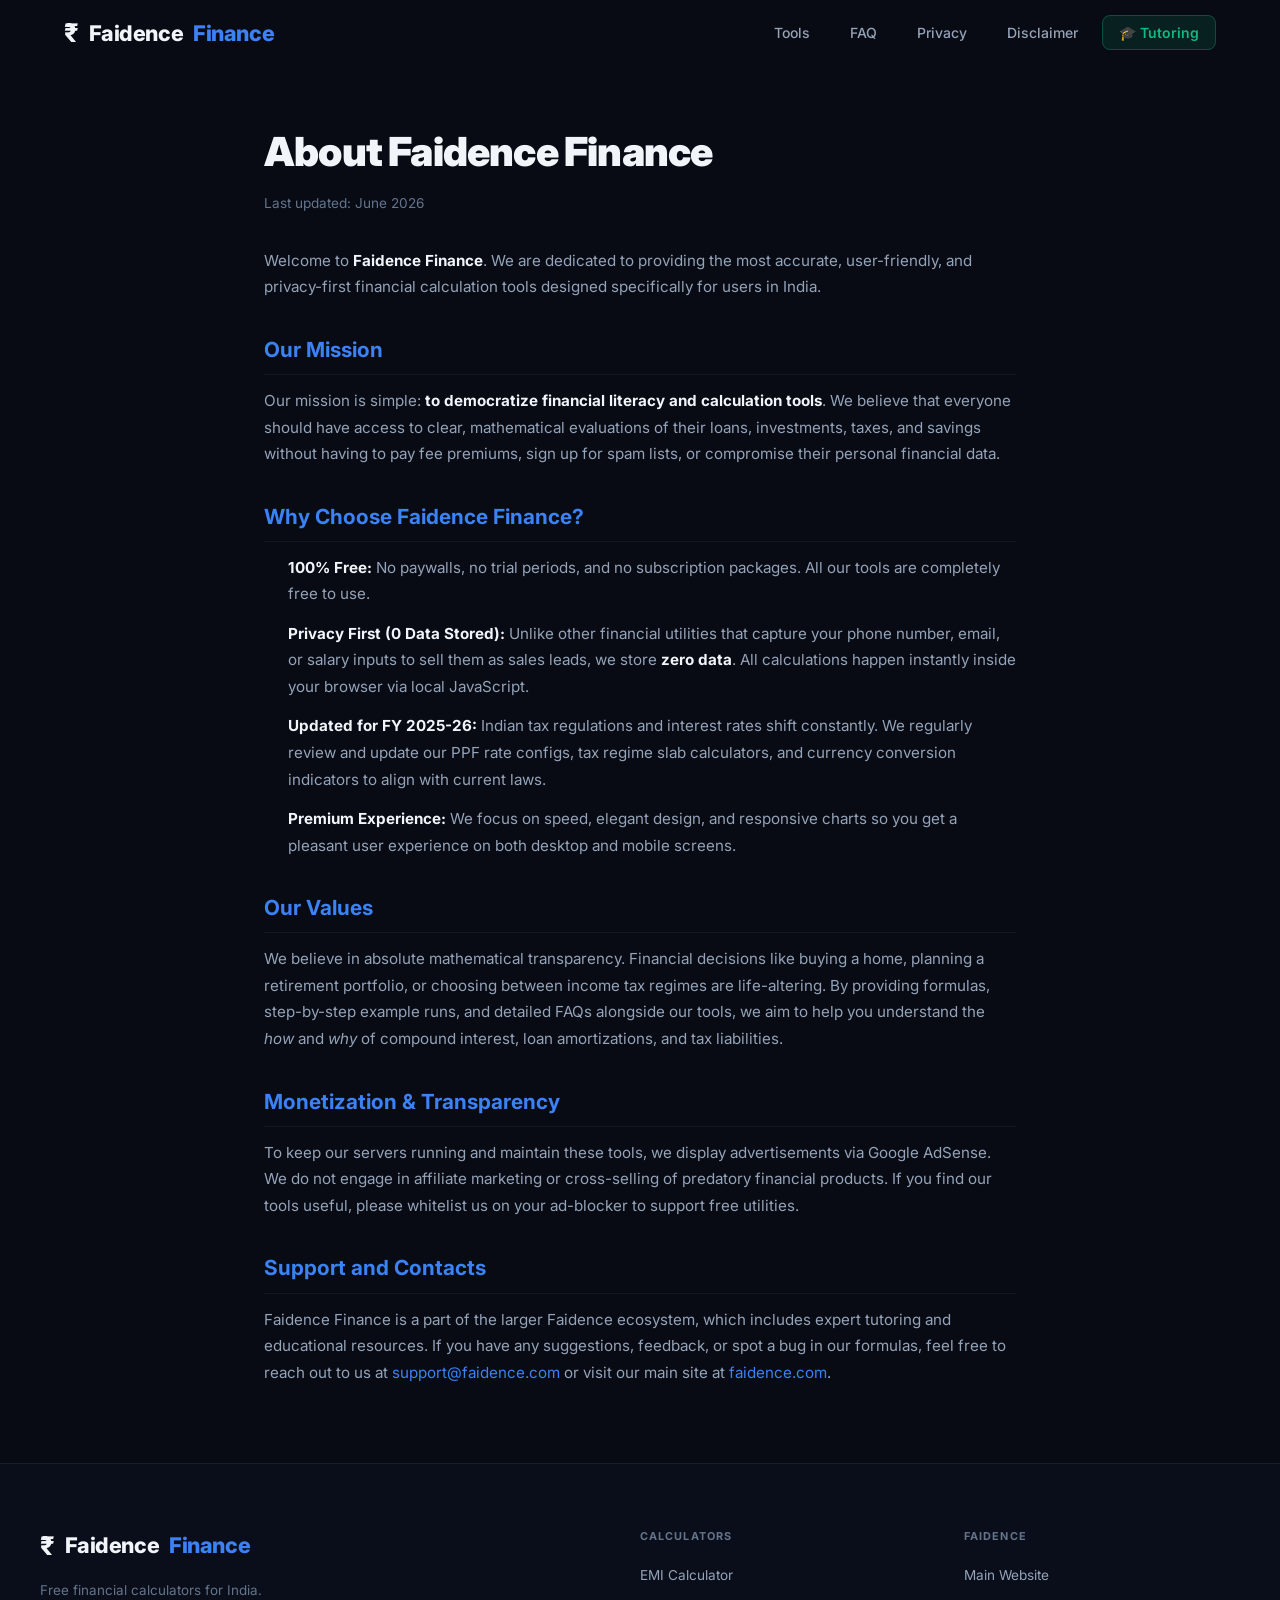
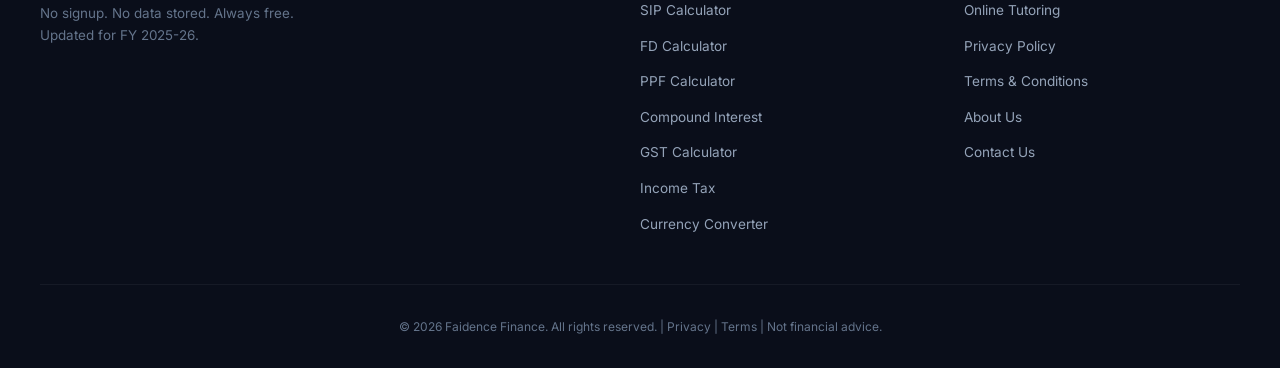
==== commit 4d708779: "Update contact email to support@faidence.com" ====
--- a/about.html
+++ b/about.html
@@ -53,7 +53,7 @@
     <p>To keep our servers running and maintain these tools, we display advertisements via Google AdSense. We do not engage in affiliate marketing or cross-selling of predatory financial products. If you find our tools useful, please whitelist us on your ad-blocker to support free utilities.</p>
 
     <h2>Support and Contacts</h2>
-    <p>Faidence Finance is a part of the larger Faidence ecosystem, which includes expert tutoring and educational resources. If you have any suggestions, feedback, or spot a bug in our formulas, feel free to reach out to us at <a href="mailto:hello@faidence.com">hello@faidence.com</a> or visit our main site at <a href="https://faidence.com" target="_blank" rel="noopener">faidence.com</a>.</p>
+    <p>Faidence Finance is a part of the larger Faidence ecosystem, which includes expert tutoring and educational resources. If you have any suggestions, feedback, or spot a bug in our formulas, feel free to reach out to us at <a href="mailto:support@faidence.com">support@faidence.com</a> or visit our main site at <a href="https://faidence.com" target="_blank" rel="noopener">faidence.com</a>.</p>
   </main>
 
   <!-- ════════════ FOOTER ════════════ -->
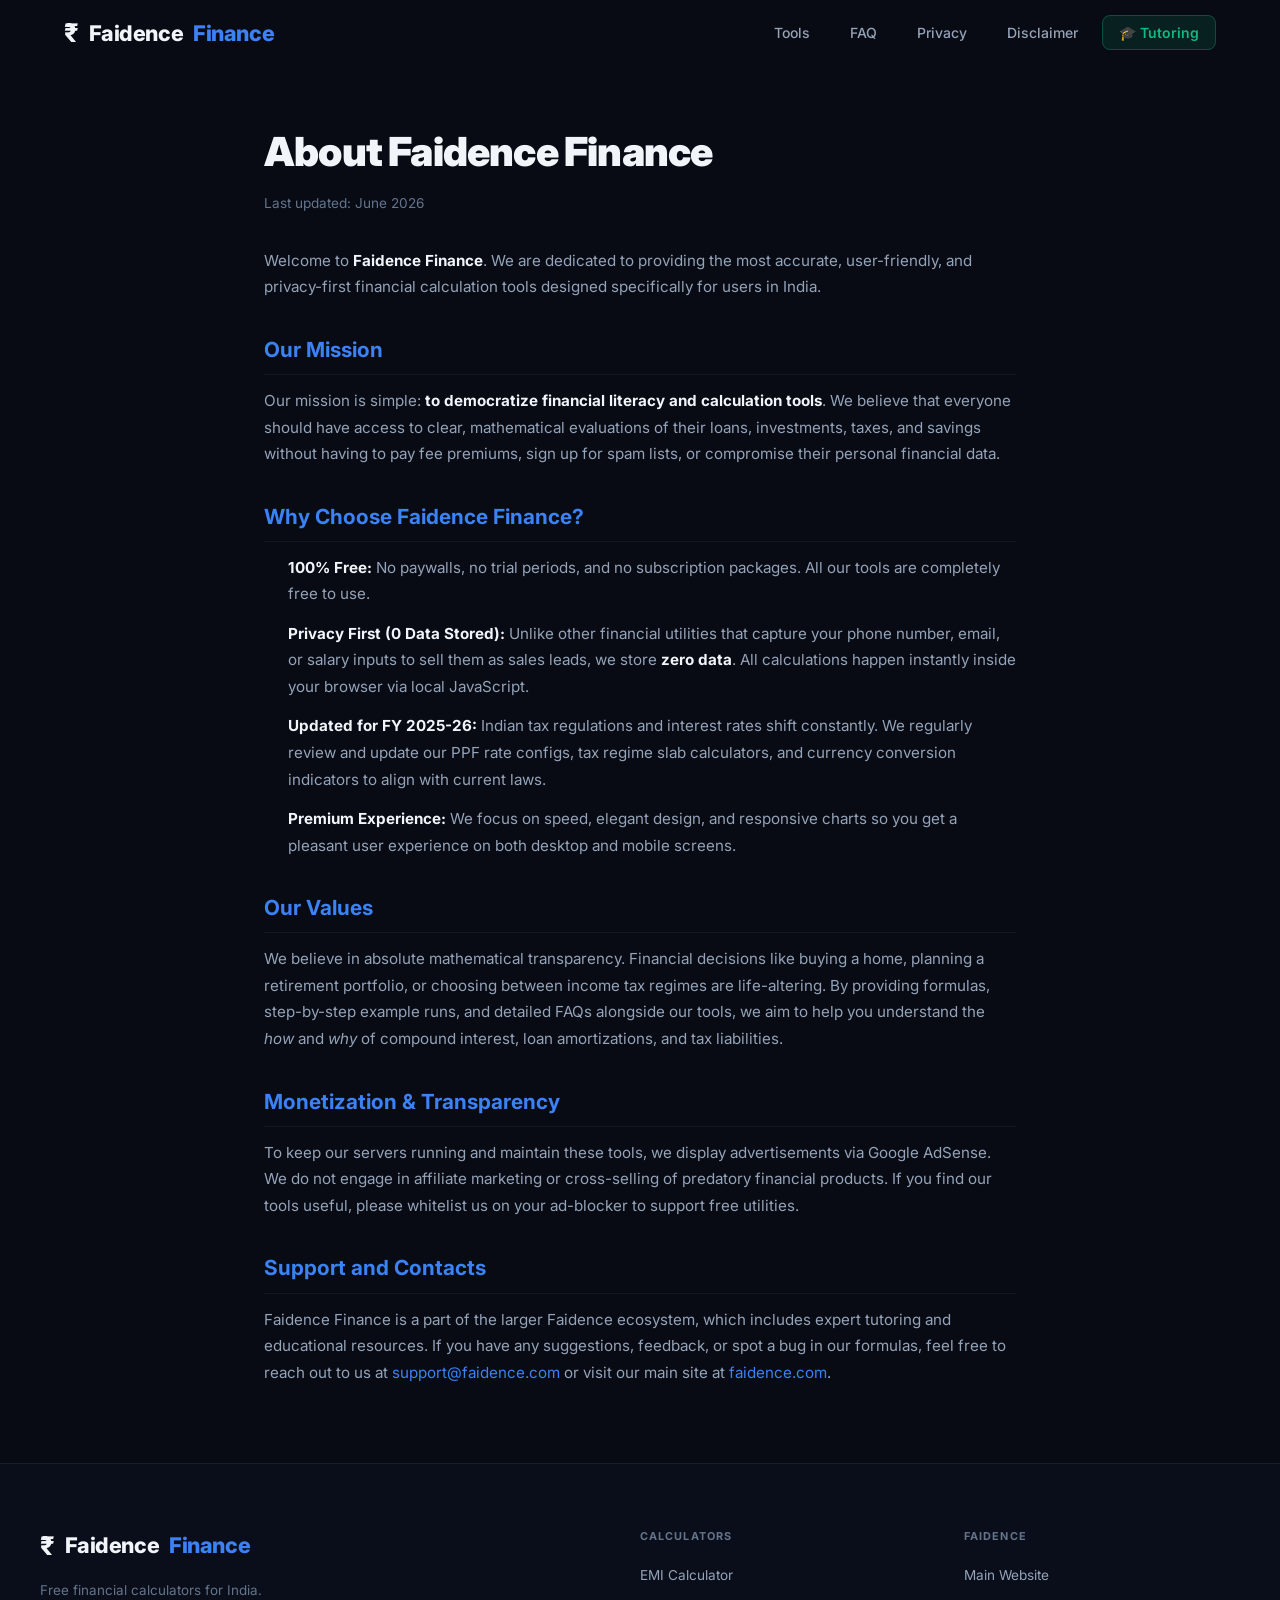
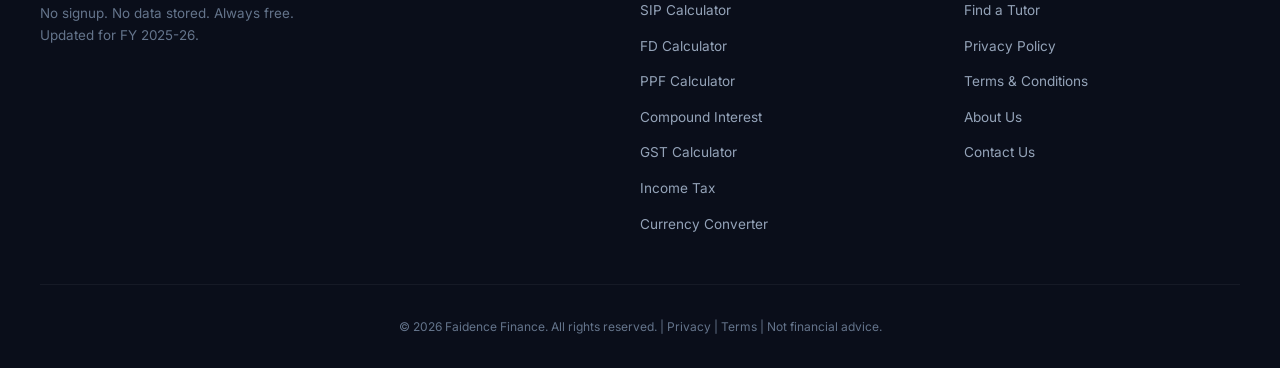
==== commit ccdba462: "fix(seo): the calculators told Google they were the tutoring homepage Every page on finance.faidence" ====
--- a/about.html
+++ b/about.html
@@ -5,11 +5,11 @@
   <meta name="viewport" content="width=device-width, initial-scale=1.0" />
   <title>About Us – Faidence Finance</title>
   <meta name="description" content="Learn about Faidence Finance, our mission to provide 100% free, privacy-first, and highly accurate financial calculators for India." />
-  <link rel="canonical" href="https://finance.faidence.com/about.html" />
+  <link rel="canonical" href="https://finance.faidence.com/about" />
   <link rel="preconnect" href="https://fonts.googleapis.com" />
   <link rel="preconnect" href="https://fonts.gstatic.com" crossorigin />
   <link href="https://fonts.googleapis.com/css2?family=Inter:wght@300;400;500;600;700;800;900&display=swap" rel="stylesheet" />
-  <link rel="stylesheet" href="style.css" />
+  <link rel="stylesheet" href="/style.css" />
 </head>
 <body>
 
@@ -20,9 +20,9 @@
       <ul class="nav-links" id="nav-links">
         <li><a href="/#tools">Tools</a></li>
         <li><a href="/#faq">FAQ</a></li>
-        <li><a href="privacy.html">Privacy</a></li>
+        <li><a href="/privacy">Privacy</a></li>
         <li><a href="/#disclaimer">Disclaimer</a></li>
-        <li><a href="https://onlinetutoring.faidence.com" target="_blank" rel="noopener" class="nav-tutor-link">🎓 Tutoring</a></li>
+        <li><a href="https://faidence.com/find-a-tutor/?from=finance" target="_blank" rel="noopener" class="nav-tutor-link">🎓 Tutoring</a></li>
       </ul>
       <button class="hamburger" id="hamburger" aria-label="Menu">☰</button>
     </div>
@@ -66,33 +66,33 @@
       <div class="footer-links-group">
         <h4>Calculators</h4>
         <ul>
-          <li><a href="/emi-calculator.html">EMI Calculator</a></li>
-          <li><a href="/sip-calculator.html">SIP Calculator</a></li>
-          <li><a href="/fd-calculator.html">FD Calculator</a></li>
-          <li><a href="/ppf-calculator.html">PPF Calculator</a></li>
-          <li><a href="/compound-interest-calculator.html">Compound Interest</a></li>
-          <li><a href="/gst-calculator.html">GST Calculator</a></li>
-          <li><a href="/income-tax-calculator.html">Income Tax</a></li>
-          <li><a href="/currency-converter.html">Currency Converter</a></li>
+          <li><a href="/emi-calculator">EMI Calculator</a></li>
+          <li><a href="/sip-calculator">SIP Calculator</a></li>
+          <li><a href="/fd-calculator">FD Calculator</a></li>
+          <li><a href="/ppf-calculator">PPF Calculator</a></li>
+          <li><a href="/compound-interest-calculator">Compound Interest</a></li>
+          <li><a href="/gst-calculator">GST Calculator</a></li>
+          <li><a href="/income-tax-calculator">Income Tax</a></li>
+          <li><a href="/currency-converter">Currency Converter</a></li>
         </ul>
       </div>
       <div class="footer-links-group">
         <h4>Faidence</h4>
         <ul>
           <li><a href="https://faidence.com" target="_blank" rel="noopener">Main Website</a></li>
-          <li><a href="https://onlinetutoring.faidence.com" target="_blank" rel="noopener">Online Tutoring</a></li>
-          <li><a href="/privacy.html">Privacy Policy</a></li>
-          <li><a href="/terms.html">Terms &amp; Conditions</a></li>
-          <li><a href="/about.html">About Us</a></li>
-          <li><a href="/contact.html">Contact Us</a></li>
+          <li><a href="https://faidence.com/find-a-tutor/?from=finance" target="_blank" rel="noopener">Find a Tutor</a></li>
+          <li><a href="/privacy">Privacy Policy</a></li>
+          <li><a href="/terms">Terms &amp; Conditions</a></li>
+          <li><a href="/about">About Us</a></li>
+          <li><a href="/contact">Contact Us</a></li>
         </ul>
       </div>
     </div>
     <div class="footer-bottom">
-      <p>&copy; 2026 Faidence Finance. All rights reserved. | <a href="/privacy.html">Privacy</a> | <a href="/terms.html">Terms</a> | Not financial advice.</p>
+      <p>&copy; 2026 Faidence Finance. All rights reserved. | <a href="/privacy">Privacy</a> | <a href="/terms">Terms</a> | Not financial advice.</p>
     </div>
   </footer>
 
-  <script src="app.js"></script>
+  <script src="/app.js"></script>
 </body>
 </html>
